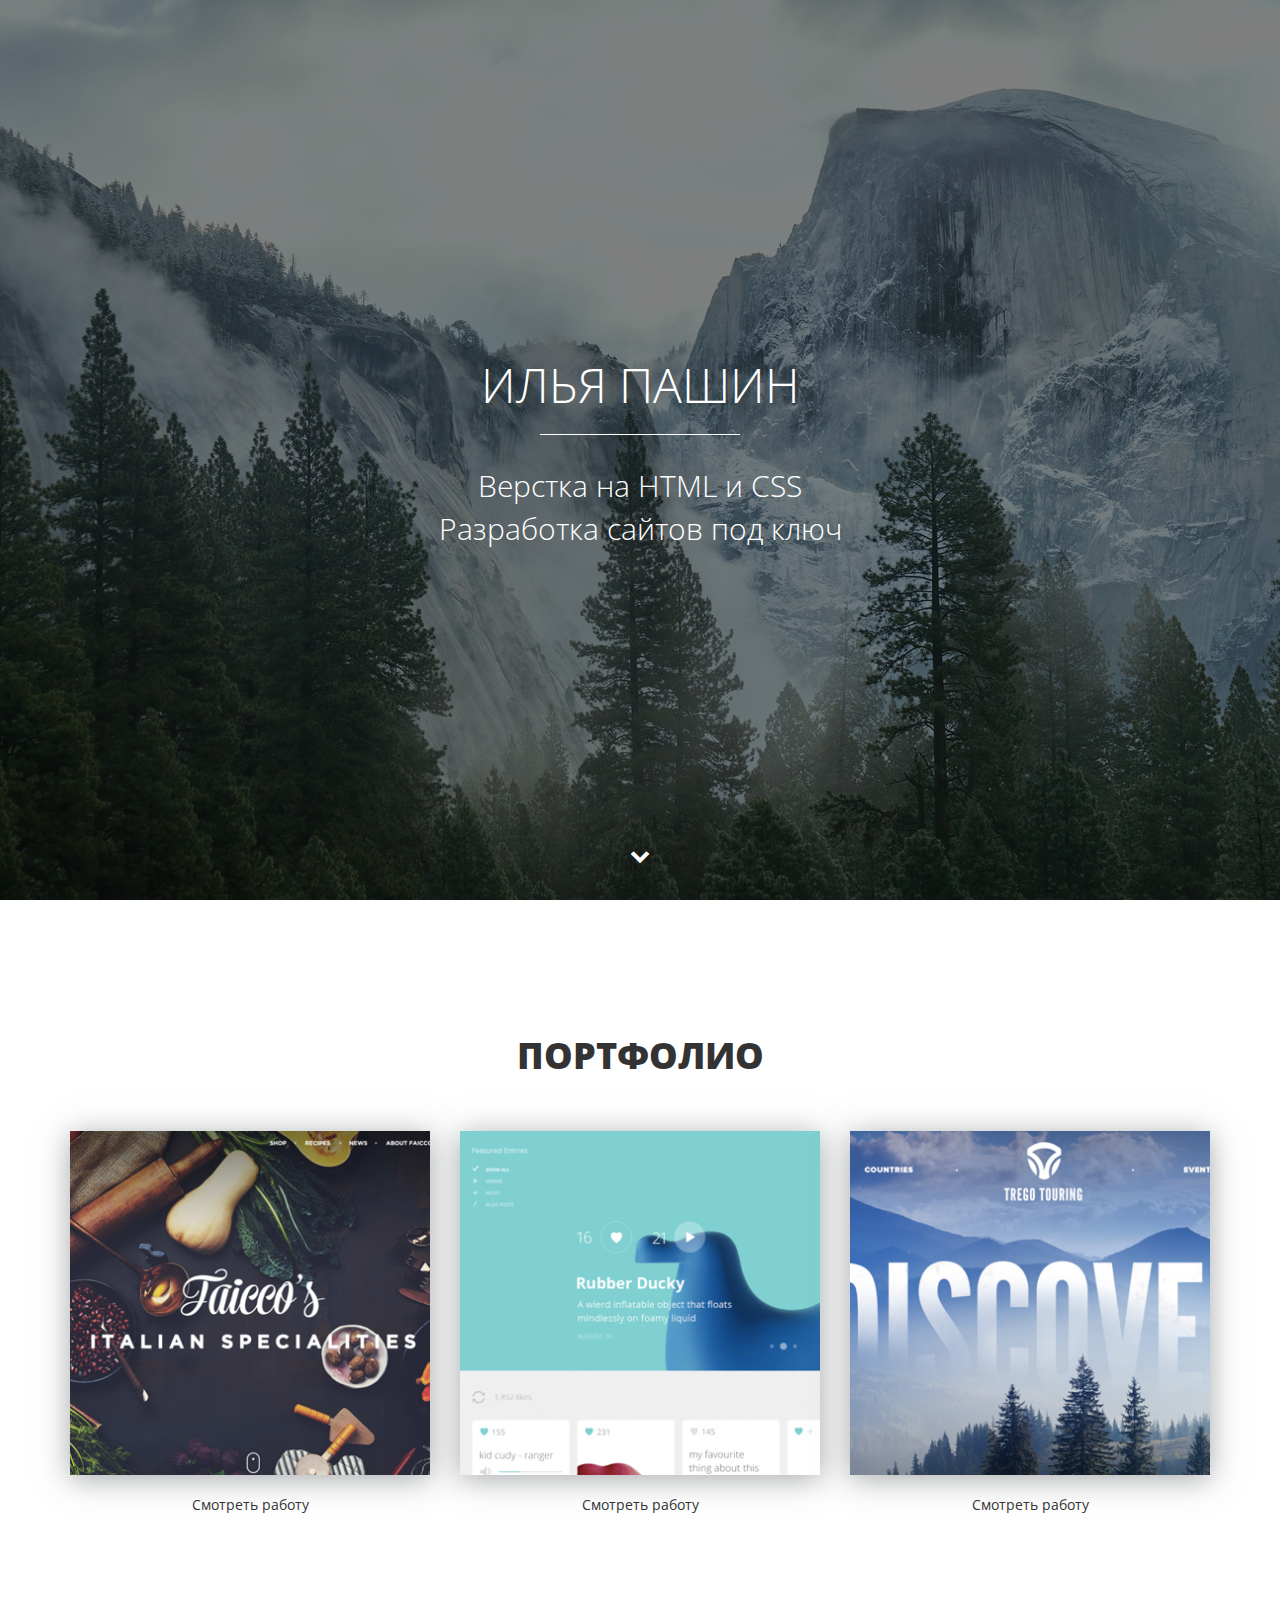
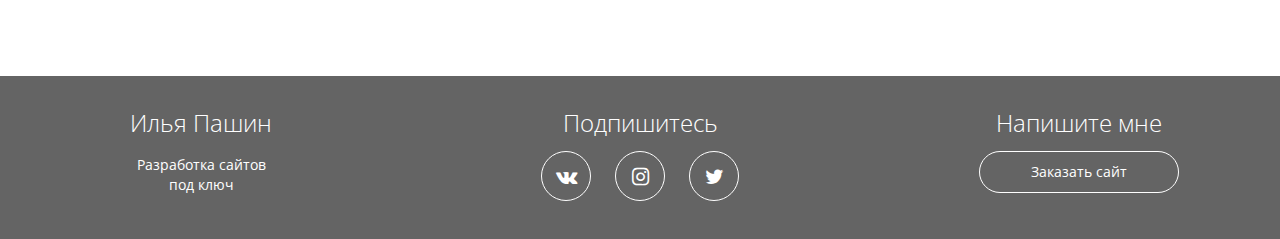
==== index.html @ b7014524 "Загрузили все файлы и папки" ====
<!DOCTYPE html>
<html lang="ru">
  <head>
    <meta charset="utf-8">
    <meta http-equiv="X-UA-Compatible" content="IE=edge">
    <meta name="viewport" content="width=device-width, initial-scale=1">
    <!-- meta для соцсетей -->
    <meta property="og:url" content="">
    <meta property="og:type" content="website">
    <meta property="og:title" content="Илья Пашин - верстка сайтов на HTML и CSS">
    <meta property="og:image" content="">
    <meta property="og:description" content="Закажите разработку сайта без посредников от 5 990 рублей">
    <meta property="og:site_name" content="Портфолио верстальщика">
    <meta property="article:author" content="Илья Пашин">
    <!-- Заголовок сайта -->
    <title>Илья Пашин - Портфолио</title>
    <link href="https://fonts.googleapis.com/css?family=Open+Sans:400,700&amp;subset=cyrillic" rel="stylesheet">
    <link href="css/bootstrap.min.css" rel="stylesheet">
    <link rel="stylesheet" href="css/fontello.css">
    <link rel="stylesheet" href="css/fontello-embedded.css">
    <link href="css/style.css" rel="stylesheet">
    <!-- Фавиконка -->
    <link rel="shortcut icon" type="image/x-icon" href="favicon.ico">
    <!--[if lt IE 9]>
      <script src="https://oss.maxcdn.com/html5shiv/3.7.3/html5shiv.min.js"></script>
      <script src="https://oss.maxcdn.com/respond/1.4.2/respond.min.js"></script>
    <![endif]-->
  </head>
  <body>
			
			<div class="main">
			<div class="main-overlay"></div>
				<div class="wrapper">
					<div class="main-header">
						<h1>Илья Пашин</h1>
						<div class="main-line"></div>
						<p>Верстка на HTML и CSS <br>Разработка сайтов под ключ</p>
					</div>
				</div>
				<a class="main-down" href="#"><i class="icon-down"></i></a>
			</div> 

			<div class="portfolio">
				<div class="container">
					<h2 class="section-header">Портфолио</h2>
					<div class="row">
						<div class="col-md-4">
							<div class="portfolio-block">
							<img src="img/portfolio/1.jpg" alt="Работа №1">
							<a data-toggle="modal" data-work='work-1' href="#work">Смотреть работу</a>
							</div>
						</div>
						<div class="col-md-4">
							<div class="portfolio-block">
							<img src="img/portfolio/2.jpg" alt="Работа №2">
							<a data-toggle="modal" data-work='work-2' href="#work">Смотреть работу</a>
							</div>
						</div>
						<div class="col-md-4">
							<div class="portfolio-block">
							<img src="img/portfolio/3.jpg" alt="Работа №3">
							<a data-toggle="modal" data-work='work-3' href="#work">Смотреть работу</a>
							</div>
						</div>
					</div>
				</div>
			</div>   

			<div class="footer">
				<div class="container">
					<div class="row">
						<div class="col-md-3">
							<strong>Илья Пашин</strong>
							<p>Разработка сайтов <br>под ключ</p>
						</div>
						<div class="col-md-6">
							<strong>Подпишитесь</strong>
							<div class="social-links">
								<a href="#"><i class="icon-vk"></i></a>
								<a href="#"><i class="icon-instagram"></i></a>
								<a href="#"><i class="icon-twitter"></i></a>
							</div>
						</div>
						<div class="col-md-3">
							<strong>Напишите мне</strong>
							<a href="https://vk.me/ipashin2000" class="offer-btn">Заказать сайт</a>
						</div>
					</div>
				</div>
			</div>

			<!-- Всплывающие окна -->
			<div class="modal fade" id="work" role="dialog">
			  <div class="modal-dialog" role="document">
			    <div class="modal-content">
			      <div class="modal-header">
			        <button type="button" class="close" data-dismiss="modal" aria-label="Close"><span aria-hidden="true">&times;</span></button>
			        <h4 class="modal-title">Описание проекта</h4>
			      </div>
			      <div class="modal-body">
			        
			      </div>
			    </div>
			  </div>
			</div>

    <!-- jQuery (necessary for Bootstrap's JavaScript plugins) -->
    <script src="https://ajax.googleapis.com/ajax/libs/jquery/1.12.4/jquery.min.js"></script>
    <script src="js/bootstrap.min.js"></script>
    <script>
    	$(function() {
    		var link = $('a[data-toggle="modal"]');
    		link.on('click', function(event) {
    			var work = $(this).attr('data-work');
    			var modal = $('.modal');
    			modal.find('.modal-body').load(work+'.html');
    		});
    	});
    </script>
  </body>
</html>
---- css/fontello.css ----
@font-face {
  font-family: 'fontello';
  src: url('../font/fontello.eot?7719624');
  src: url('../font/fontello.eot?7719624#iefix') format('embedded-opentype'),
       url('../font/fontello.woff2?7719624') format('woff2'),
       url('../font/fontello.woff?7719624') format('woff'),
       url('../font/fontello.ttf?7719624') format('truetype'),
       url('../font/fontello.svg?7719624#fontello') format('svg');
  font-weight: normal;
  font-style: normal;
}
/* Chrome hack: SVG is rendered more smooth in Windozze. 100% magic, uncomment if you need it. */
/* Note, that will break hinting! In other OS-es font will be not as sharp as it could be */
/*
@media screen and (-webkit-min-device-pixel-ratio:0) {
  @font-face {
    font-family: 'fontello';
    src: url('../font/fontello.svg?7719624#fontello') format('svg');
  }
}
*/
 
 [class^="icon-"]:before, [class*=" icon-"]:before {
  font-family: "fontello";
  font-style: normal;
  font-weight: normal;
  speak: none;
 
  display: inline-block;
  text-decoration: inherit;
  width: 1em;
  margin-right: .2em;
  text-align: center;
  /* opacity: .8; */
 
  /* For safety - reset parent styles, that can break glyph codes*/
  font-variant: normal;
  text-transform: none;
 
  /* fix buttons height, for twitter bootstrap */
  line-height: 1em;
 
  /* Animation center compensation - margins should be symmetric */
  /* remove if not needed */
  margin-left: .2em;
 
  /* you can be more comfortable with increased icons size */
  /* font-size: 120%; */
 
  /* Font smoothing. That was taken from TWBS */
  -webkit-font-smoothing: antialiased;
  -moz-osx-font-smoothing: grayscale;
 
  /* Uncomment for 3D effect */
  /* text-shadow: 1px 1px 1px rgba(127, 127, 127, 0.3); */
}
 
.icon-down:before { content: '\e800'; } /* '' */
.icon-twitter:before { content: '\f099'; } /* '' */
.icon-instagram:before { content: '\f16d'; } /* '' */
.icon-vk:before { content: '\f189'; } /* '' */
---- css/fontello-embedded.css ----
@font-face {
  font-family: 'fontello';
  src: url('../font/fontello.eot?52222556');
  src: url('../font/fontello.eot?52222556#iefix') format('embedded-opentype'),
       url('../font/fontello.svg?52222556#fontello') format('svg');
  font-weight: normal;
  font-style: normal;
}
@font-face {
  font-family: 'fontello';
  src: url('[data-uri]') format('woff'),
       url('[data-uri]') format('truetype');
}
/* Chrome hack: SVG is rendered more smooth in Windozze. 100% magic, uncomment if you need it. */
/* Note, that will break hinting! In other OS-es font will be not as sharp as it could be */
/*
@media screen and (-webkit-min-device-pixel-ratio:0) {
  @font-face {
    font-family: 'fontello';
    src: url('../font/fontello.svg?52222556#fontello') format('svg');
  }
}
*/
 
 [class^="icon-"]:before, [class*=" icon-"]:before {
  font-family: "fontello";
  font-style: normal;
  font-weight: normal;
  speak: none;
 
  display: inline-block;
  text-decoration: inherit;
  width: 1em;
  margin-right: .2em;
  text-align: center;
  /* opacity: .8; */
 
  /* For safety - reset parent styles, that can break glyph codes*/
  font-variant: normal;
  text-transform: none;
     
  /* fix buttons height, for twitter bootstrap */
  line-height: 1em;
 
  /* Animation center compensation - margins should be symmetric */
  /* remove if not needed */
  margin-left: .2em;
 
  /* you can be more comfortable with increased icons size */
  /* font-size: 120%; */
 
  /* Uncomment for 3D effect */
  /* text-shadow: 1px 1px 1px rgba(127, 127, 127, 0.3); */
}
.icon-down:before { content: '\e800'; } /* '' */
.icon-twitter:before { content: '\f099'; } /* '' */
.icon-instagram:before { content: '\f16d'; } /* '' */
.icon-vk:before { content: '\f189'; } /* '' */
---- css/style.css ----
body {
	font-family: 'Open Sans', sans-serif;
}
html {
	font-size: 10px;
}
a:active, a:visited, a:focus {
	text-decoration: none;
	outline: none;
}
.wrapper {
	display:table-cell;
	vertical-align:middle;
}
.main {
	position: relative;
	display:table;
	width: 100%;
	text-align: center;
	color: #fff;
	height: 100vh;
	background: #000 url(../img/main-bg.jpg) center center no-repeat;
}
.main-overlay {
	position: absolute;
	z-index: 1;
	width: 100%;
	height: 100%;
	background-color: rgba(0,0,0,0.5);
}
.main h1 {
	margin-bottom: 1.4rem;
	font-weight: 300;
	text-transform: uppercase;
	font-size: 4.8rem;
}
.main p {
	font-size: 3rem;
	font-weight: 300;
}
.main-header {
	position: relative;
	z-index: 2;
}
.main-line {
	width: 200px;
	height: 1px;
	background-color: #fff;
	margin: 0 auto;
}
.main-down {
	position: absolute;
	color: #fff;
	z-index: 4;
	bottom: 2rem;
	display: inline-block;
	font-size: 2rem;
	width: 50px;
	height: 50px;
	border-radius: 50%;
	border: 1px solid transparent;
	line-height: 50px;
	left: 50%;
	margin-left: -25px;
	transition: 0.2s;
}
.main-down:hover {
	color: #fff;
	border-color: #fff;
}
/*Секция с портфолио*/
.portfolio {
	padding: 10rem 0px;
	text-align: center;
}
.section-header {
	text-transform: uppercase;
	font-weight: 800;
	font-size: 3.6rem;
	margin-bottom: 5rem;
}
.portfolio img {
	width: 100%;
	max-width: 360px;
	box-shadow: 0px 4px 29px 0px rgba(87, 92, 97, 0.54);
}
.portfolio a {
	display: block;
	margin: 2rem auto 6rem;
	color: #333;
	width: 17rem;
	border-bottom: 1px solid transparent;
}
.portfolio a:hover {
	text-decoration: none;
	border-bottom: 1px dotted #333;
}
/*Секция - подвал*/
.footer {
	background-color: #646464;
	color: #fff;
	text-align: center;
	padding: 3rem 0;
}
.footer strong {
	font-weight: 300;
	font-size: 2.4rem;
}
.social-links {
	margin-top: 1rem;
}
.social-links a {
	width: 5rem;
	height: 5rem;
	line-height: 5rem;
	display: inline-block;
	color: #fff;
	border: solid 1px #fff;
	border-radius: 50%;
	margin-left: 1rem;
	margin-right: 1rem;
	font-size: 2rem;
	transition: 0.2s;
}
.social-links a:hover {
	background-color: #fff;
	color: #646464;
}
.offer-btn {
	display: block;
	width: 80%;
	max-width: 200px;
	margin: 1rem auto;
	border: 1px solid #fff;
	padding-top: 1rem;
	padding-bottom: 1rem;
	color: #fff;
	border-radius: 100px;
	transition: 0.2s;
}
.offer-btn:hover {
	text-decoration: none;
	background-color: #fff;
	color: #646464;
}
.modal img {
	width: 100%;
}
.modal-title {
	font-weight: 800;
	font-size: 2rem;
}
.close {
	background-color: transparent;
	border: none;
	font-size: 2.5rem;
	position: absolute;
	right: 2rem;
	top: 1rem;
}
.modal-btn {
	display: inline-block;
	color: #333;
	border: 1px solid #333;
	padding: 10px 20px;
	border-radius: 5px;
}
.modal-btn:hover {
	background-color: #333;
	color: #fff;
	text-decoration: none;
}
@media (min-width: 0px) and (max-width: 767px) {
	html {
		font-size: 7px;
	}
	.footer strong {
		margin: 3rem 0 2rem;
		display: inline-block;
	}
	.social-links a {
		font-size: 1.5rem;
	}
}

@media (min-width: 768px) and (max-width: 991px) {
	.footer strong {
		margin: 3rem 0 2rem;
		display: inline-block;
	}
}
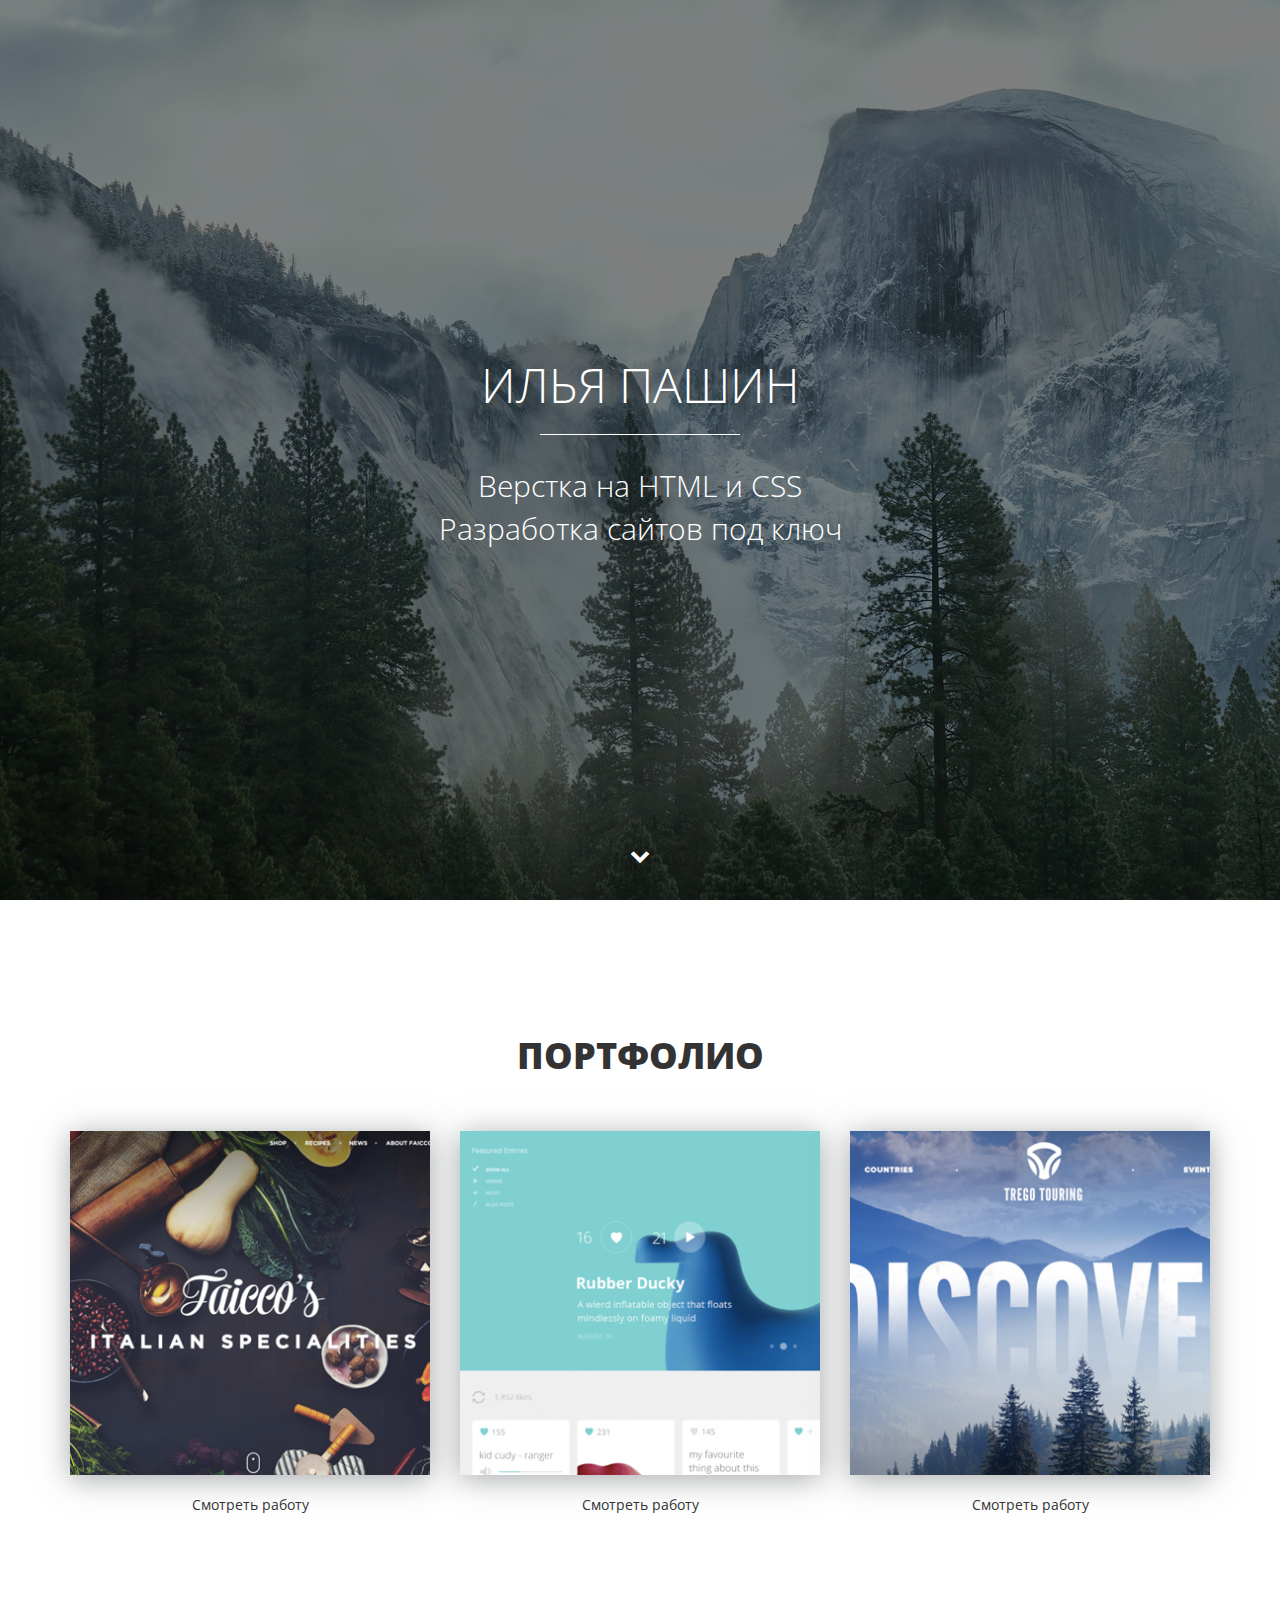
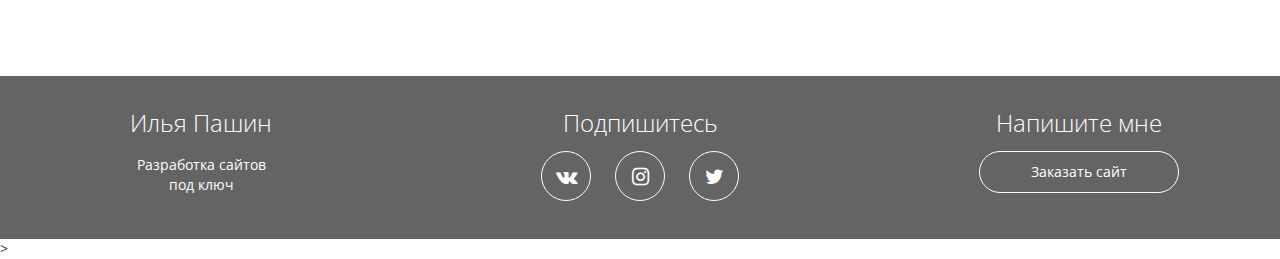
==== commit fc22c7c0: "index.html-плавный скроллинг" ====
--- a/index.html
+++ b/index.html
@@ -37,10 +37,10 @@
 						<p>Верстка на HTML и CSS <br>Разработка сайтов под ключ</p>
 					</div>
 				</div>
-				<a class="main-down" href="#"><i class="icon-down"></i></a>
+				<a class="main-down slowly" href="#portfolio"><i class="icon-down"></i></a>
 			</div> 
 
-			<div class="portfolio">
+			<div class="portfolio" id="portfolio">
 				<div class="container">
 					<h2 class="section-header">Портфолио</h2>
 					<div class="row">
@@ -117,5 +117,20 @@
     		});
     	});
     </script>
+    <script>
+      $(document).ready(function() {
+        //Навигация-плавный скроллинг к якорю.
+        $(".slowly").on("click", function (event) {
+          //Отменяем стандартную обработку нажатия по ссылке.
+          event.preventDefault();
+          //Забираем идентефикатор блока с атрибута href.
+          var id = $(this).attr('href'),
+          //Узнаём высоту от начала до страницы до блока,на который ссылается якорь.
+          top = $(id).offset().top;
+          //Анимируем перекод на расстояние - top за 800ms.
+          $('body,html').animate({scrollTop: top}, 800);
+        });
+      });  
+    </script>>
   </body>
 </html>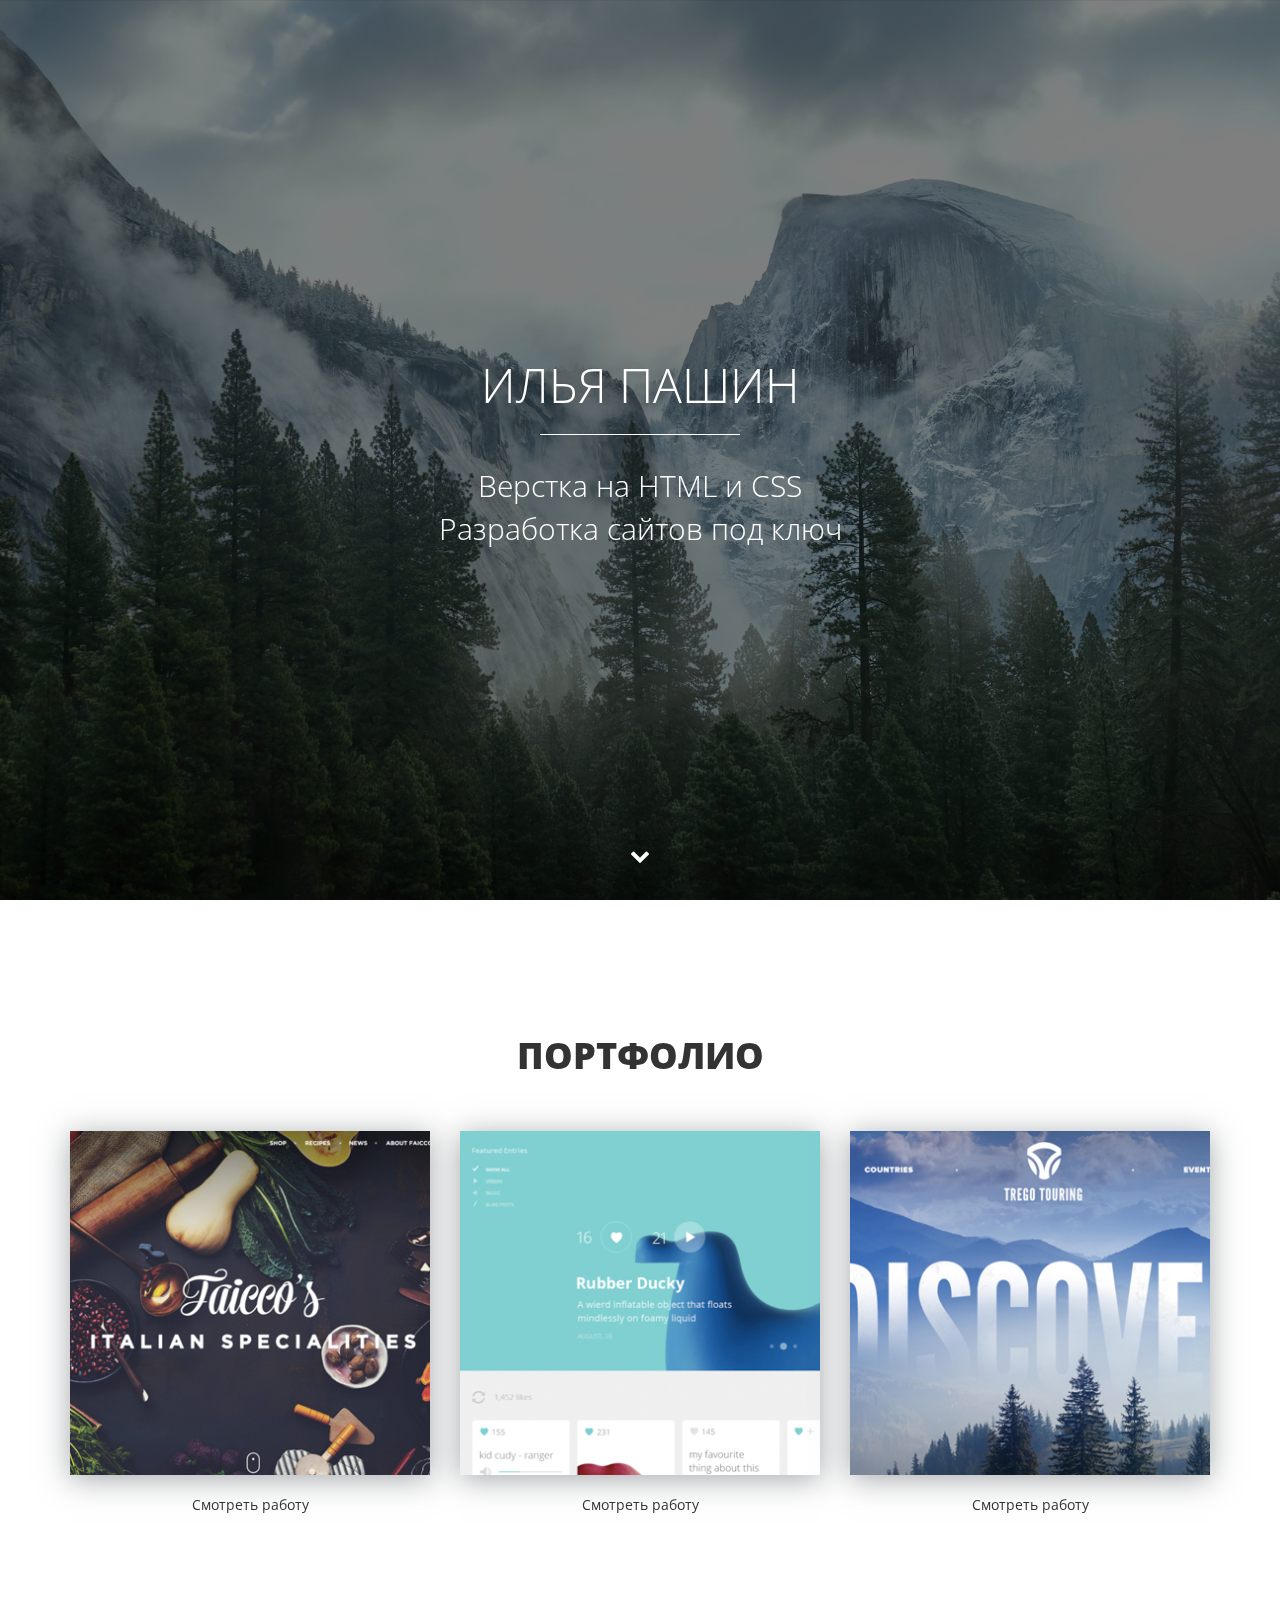
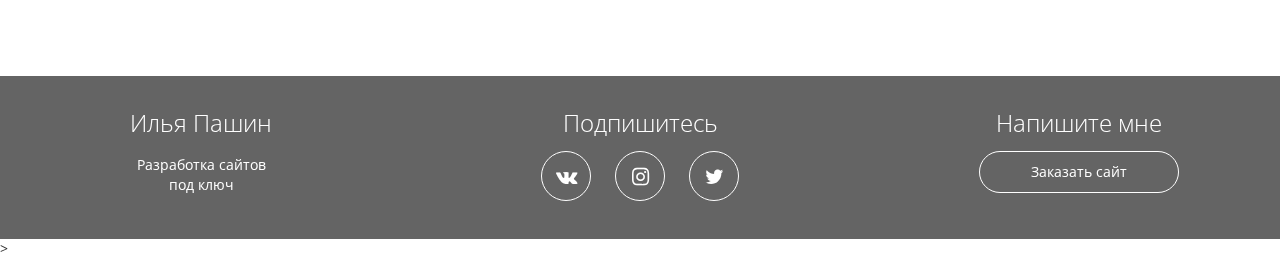
==== commit 512da296: "Новые эффекты модального окна" ====
--- a/index.html
+++ b/index.html
@@ -28,7 +28,7 @@
   </head>
   <body>
 			
-			<div class="main">
+			<div class="main parallax-window" data-parallax="scroll" data-image-src="img/main-bg.jpg" >
 			<div class="main-overlay"></div>
 				<div class="wrapper">
 					<div class="main-header">
@@ -59,7 +59,7 @@
 						<div class="col-md-4">
 							<div class="portfolio-block">
 							<img src="img/portfolio/3.jpg" alt="Работа №3">
-							<a data-toggle="modal" data-work='work-3' href="#work">Смотреть работу</a>
+							<a class="link cd-modal-trigger" data-work="work-3" href="#0">Смотреть работу</a>
 							</div>
 						</div>
 					</div>
@@ -89,6 +89,18 @@
 				</div>
 			</div>
 
+      <div class="cd-modal">
+  <div class="modal-content">
+    
+  </div> <!-- .modal-content -->
+
+  <a href="#0" class="modal-close">Close</a>
+</div> <!-- .cd-modal -->
+
+<div class="cd-transition-layer"> 
+  <div class="bg-layer"></div>
+</div> <!-- .cd-transition-layer -->
+
 			<!-- Всплывающие окна -->
 			<div class="modal fade" id="work" role="dialog">
 			  <div class="modal-dialog" role="document">
@@ -97,7 +109,7 @@
 			        <button type="button" class="close" data-dismiss="modal" aria-label="Close"><span aria-hidden="true">&times;</span></button>
 			        <h4 class="modal-title">Описание проекта</h4>
 			      </div>
-			      <div class="modal-body">
+			      <div class="modal-content">
 			        
 			      </div>
 			    </div>
@@ -106,14 +118,14 @@
 
     <!-- jQuery (necessary for Bootstrap's JavaScript plugins) -->
     <script src="https://ajax.googleapis.com/ajax/libs/jquery/1.12.4/jquery.min.js"></script>
-    <script src="js/bootstrap.min.js"></script>
+    <script src="js/main.js"></script>
+    <script src="js/parallax.min.js"></script>
     <script>
     	$(function() {
-    		var link = $('a[data-toggle="modal"]');
+    		var link = $('.cd-modal-trigger');
     		link.on('click', function(event) {
     			var work = $(this).attr('data-work');
-    			var modal = $('.modal');
-    			modal.find('.modal-body').load(work+'.html');
+    			$ ('.modal-content').load(work+'.html');
     		});
     	});
     </script>
--- a/css/style.css
+++ b/css/style.css
@@ -19,7 +19,7 @@
 	text-align: center;
 	color: #fff;
 	height: 100vh;
-	background: #000 url(../img/main-bg.jpg) center center no-repeat;
+	/*background: #000 url(../img/main-bg.jpg) center center no-repeat;*/
 }
 .main-overlay {
 	position: absolute;
@@ -191,6 +191,270 @@
 }
 
 
-
-
-
+/* Оформление модального окна */
+
+/* -------------------------------- 
+
+Main Content
+
+-------------------------------- */
+.cd-main-content {
+  position: relative;
+  z-index: 1;
+  width: 100%;
+  height: 100vh;
+  /* vertically align its content */
+  display: table;
+  background-color: #e4dcca;
+}
+.cd-main-content .center {
+  /* vertically align inside parent element */
+  display: table-cell;
+  vertical-align: middle;
+  text-align: center;
+}
+
+/* -------------------------------- 
+
+Modal window 
+
+-------------------------------- */
+.cd-modal {
+  position: fixed;
+  top: 0;
+  left: 0;
+  z-index: 3;
+  height: 100%;
+  width: 100%;
+  overflow: hidden;
+  background-size: cover;
+  opacity: 0;
+  visibility: hidden;
+  -webkit-transition: opacity 0.3s 0s, visibility 0s 0.3s;
+  -moz-transition: opacity 0.3s 0s, visibility 0s 0.3s;
+  transition: opacity 0.3s 0s, visibility 0s 0.3s;
+}
+
+.modal-content {
+	background: #402f44 url(../img/modal-bg.jpg) no-repeat center center;
+}
+.cd-modal .modal-content {
+  height: 100%;
+  overflow-y: auto;
+  padding: 3em 5%;
+  color: #e4dcca;
+  -webkit-font-smoothing: antialiased;
+  -moz-osx-font-smoothing: grayscale;
+}
+.cd-modal h1 {
+  text-align: center;
+}
+.cd-modal h1::after {
+  /* ink/brush separation */
+  content: '';
+  display: block;
+  width: 130px;
+  height: 18px;
+  background: url(../img/ink-separation.svg) no-repeat center center;
+  margin: .2em auto 0;
+}
+.cd-modal p {
+  line-height: 1.6;
+  margin: 2em auto;
+  max-width: 800px;
+}
+.cd-modal .modal-close {
+  /* 'X' icon */
+  position: absolute;
+  z-index: 1;
+  top: 20px;
+  right: 5%;
+  height: 45px;
+  width: 45px;
+  border-radius: 50%;
+  background: rgba(0, 0, 0, 0.3) url(../img/cd-icon-close.svg) no-repeat center center;
+  /* image replacement */
+  overflow: hidden;
+  text-indent: 100%;
+  white-space: nowrap;
+  visibility: hidden;
+  opacity: 0;
+  -webkit-transform: scale(0);
+  -moz-transform: scale(0);
+  -ms-transform: scale(0);
+  -o-transform: scale(0);
+  transform: scale(0);
+  -webkit-transition: -webkit-transform 0.3s 0s, visibility 0s 0.3s, opacity 0.3s 0s;
+  -moz-transition: -moz-transform 0.3s 0s, visibility 0s 0.3s, opacity 0.3s 0s;
+  transition: transform 0.3s 0s, visibility 0s 0.3s, opacity 0.3s 0s;
+}
+.no-touch .cd-modal .modal-close:hover {
+  background-color: rgba(0, 0, 0, 0.5);
+}
+.cd-modal.visible {
+  opacity: 1;
+  visibility: visible;
+  -webkit-transition: opacity 0.7s, visibility 0s;
+  -moz-transition: opacity 0.7s, visibility 0s;
+  transition: opacity 0.7s, visibility 0s;
+}
+.cd-modal.visible .modal-content {
+  /* this fixes the buggy scrolling on webkit browsers - mobile devices only - when overflow property is applied */
+  -webkit-overflow-scrolling: touch;
+}
+.cd-modal.visible .modal-close {
+  visibility: visible;
+  opacity: 1;
+  -webkit-transition: -webkit-transform 0.3s 0s, visibility 0s 0s, opacity 0.3s 0s;
+  -moz-transition: -moz-transform 0.3s 0s, visibility 0s 0s, opacity 0.3s 0s;
+  transition: transform 0.3s 0s, visibility 0s 0s, opacity 0.3s 0s;
+  -webkit-transform: scale(1);
+  -moz-transform: scale(1);
+  -ms-transform: scale(1);
+  -o-transform: scale(1);
+  transform: scale(1);
+}
+@media only screen and (min-width: 1100px) {
+  .cd-modal .modal-content {
+    padding: 6em 5%;
+  }
+  .cd-modal .modal-close {
+    height: 60px;
+    width: 60px;
+  }
+  .cd-modal p {
+    font-size: 2rem;
+  }
+}
+
+/* -------------------------------- 
+
+Transition Layer 
+
+-------------------------------- */
+.cd-transition-layer {
+  position: fixed;
+  top: 0;
+  left: 0;
+  z-index: 2;
+  height: 100%;
+  width: 100%;
+  opacity: 0;
+  visibility: hidden;
+  overflow: hidden;
+}
+.cd-transition-layer .bg-layer {
+  position: absolute;
+  left: 50%;
+  top: 50%;
+  -webkit-transform: translateY(-50%) translateX(-2%);
+  -moz-transform: translateY(-50%) translateX(-2%);
+  -ms-transform: translateY(-50%) translateX(-2%);
+  -o-transform: translateY(-50%) translateX(-2%);
+  transform: translateY(-50%) translateX(-2%);
+  /* its dimentions will be overwritten using jQuery to proportionally fit the viewport */
+  height: 100%;
+  /* our sprite is composed of 25 frames */
+  width: 2500%;
+  background: url(../img/ink.png) no-repeat 0 0;
+  background-size: 100% 100%;
+}
+.cd-transition-layer.visible {
+  opacity: 1;
+  visibility: visible;
+}
+.cd-transition-layer.opening .bg-layer {
+  -webkit-animation: cd-sequence 0.8s steps(24);
+  -moz-animation: cd-sequence 0.8s steps(24);
+  animation: cd-sequence 0.8s steps(24);
+  -webkit-animation-fill-mode: forwards;
+  -moz-animation-fill-mode: forwards;
+  animation-fill-mode: forwards;
+}
+.cd-transition-layer.closing .bg-layer {
+  -webkit-animation: cd-sequence-reverse 0.8s steps(24);
+  -moz-animation: cd-sequence-reverse 0.8s steps(24);
+  animation: cd-sequence-reverse 0.8s steps(24);
+  -webkit-animation-fill-mode: forwards;
+  -moz-animation-fill-mode: forwards;
+  animation-fill-mode: forwards;
+}
+.no-cssanimations .cd-transition-layer {
+  display: none;
+}
+
+@-webkit-keyframes cd-sequence {
+  0% {
+    /* translateX(-2%) is used to horizontally center the first frame inside the viewport */
+    -webkit-transform: translateY(-50%) translateX(-2%);
+  }
+  100% {
+    /* translateX(-98%) (2% + 96) is used to horizontally center the last frame inside the viewport  */
+    -webkit-transform: translateY(-50%) translateX(-98%);
+  }
+}
+@-moz-keyframes cd-sequence {
+  0% {
+    /* translateX(-2%) is used to horizontally center the first frame inside the viewport */
+    -moz-transform: translateY(-50%) translateX(-2%);
+  }
+  100% {
+    /* translateX(-98%) (2% + 96) is used to horizontally center the last frame inside the viewport  */
+    -moz-transform: translateY(-50%) translateX(-98%);
+  }
+}
+@keyframes cd-sequence {
+  0% {
+    /* translateX(-2%) is used to horizontally center the first frame inside the viewport */
+    -webkit-transform: translateY(-50%) translateX(-2%);
+    -moz-transform: translateY(-50%) translateX(-2%);
+    -ms-transform: translateY(-50%) translateX(-2%);
+    -o-transform: translateY(-50%) translateX(-2%);
+    transform: translateY(-50%) translateX(-2%);
+  }
+  100% {
+    /* translateX(-98%) (2% + 96) is used to horizontally center the last frame inside the viewport  */
+    -webkit-transform: translateY(-50%) translateX(-98%);
+    -moz-transform: translateY(-50%) translateX(-98%);
+    -ms-transform: translateY(-50%) translateX(-98%);
+    -o-transform: translateY(-50%) translateX(-98%);
+    transform: translateY(-50%) translateX(-98%);
+  }
+}
+@-webkit-keyframes cd-sequence-reverse {
+  0% {
+    -webkit-transform: translateY(-50%) translateX(-98%);
+  }
+  100% {
+    -webkit-transform: translateY(-50%) translateX(-2%);
+  }
+}
+@-moz-keyframes cd-sequence-reverse {
+  0% {
+    -moz-transform: translateY(-50%) translateX(-98%);
+  }
+  100% {
+    -moz-transform: translateY(-50%) translateX(-2%);
+  }
+}
+@keyframes cd-sequence-reverse {
+  0% {
+    -webkit-transform: translateY(-50%) translateX(-98%);
+    -moz-transform: translateY(-50%) translateX(-98%);
+    -ms-transform: translateY(-50%) translateX(-98%);
+    -o-transform: translateY(-50%) translateX(-98%);
+    transform: translateY(-50%) translateX(-98%);
+  }
+  100% {
+    -webkit-transform: translateY(-50%) translateX(-2%);
+    -moz-transform: translateY(-50%) translateX(-2%);
+    -ms-transform: translateY(-50%) translateX(-2%);
+    -o-transform: translateY(-50%) translateX(-2%);
+    transform: translateY(-50%) translateX(-2%);
+  }
+}
+
+
+
+
+
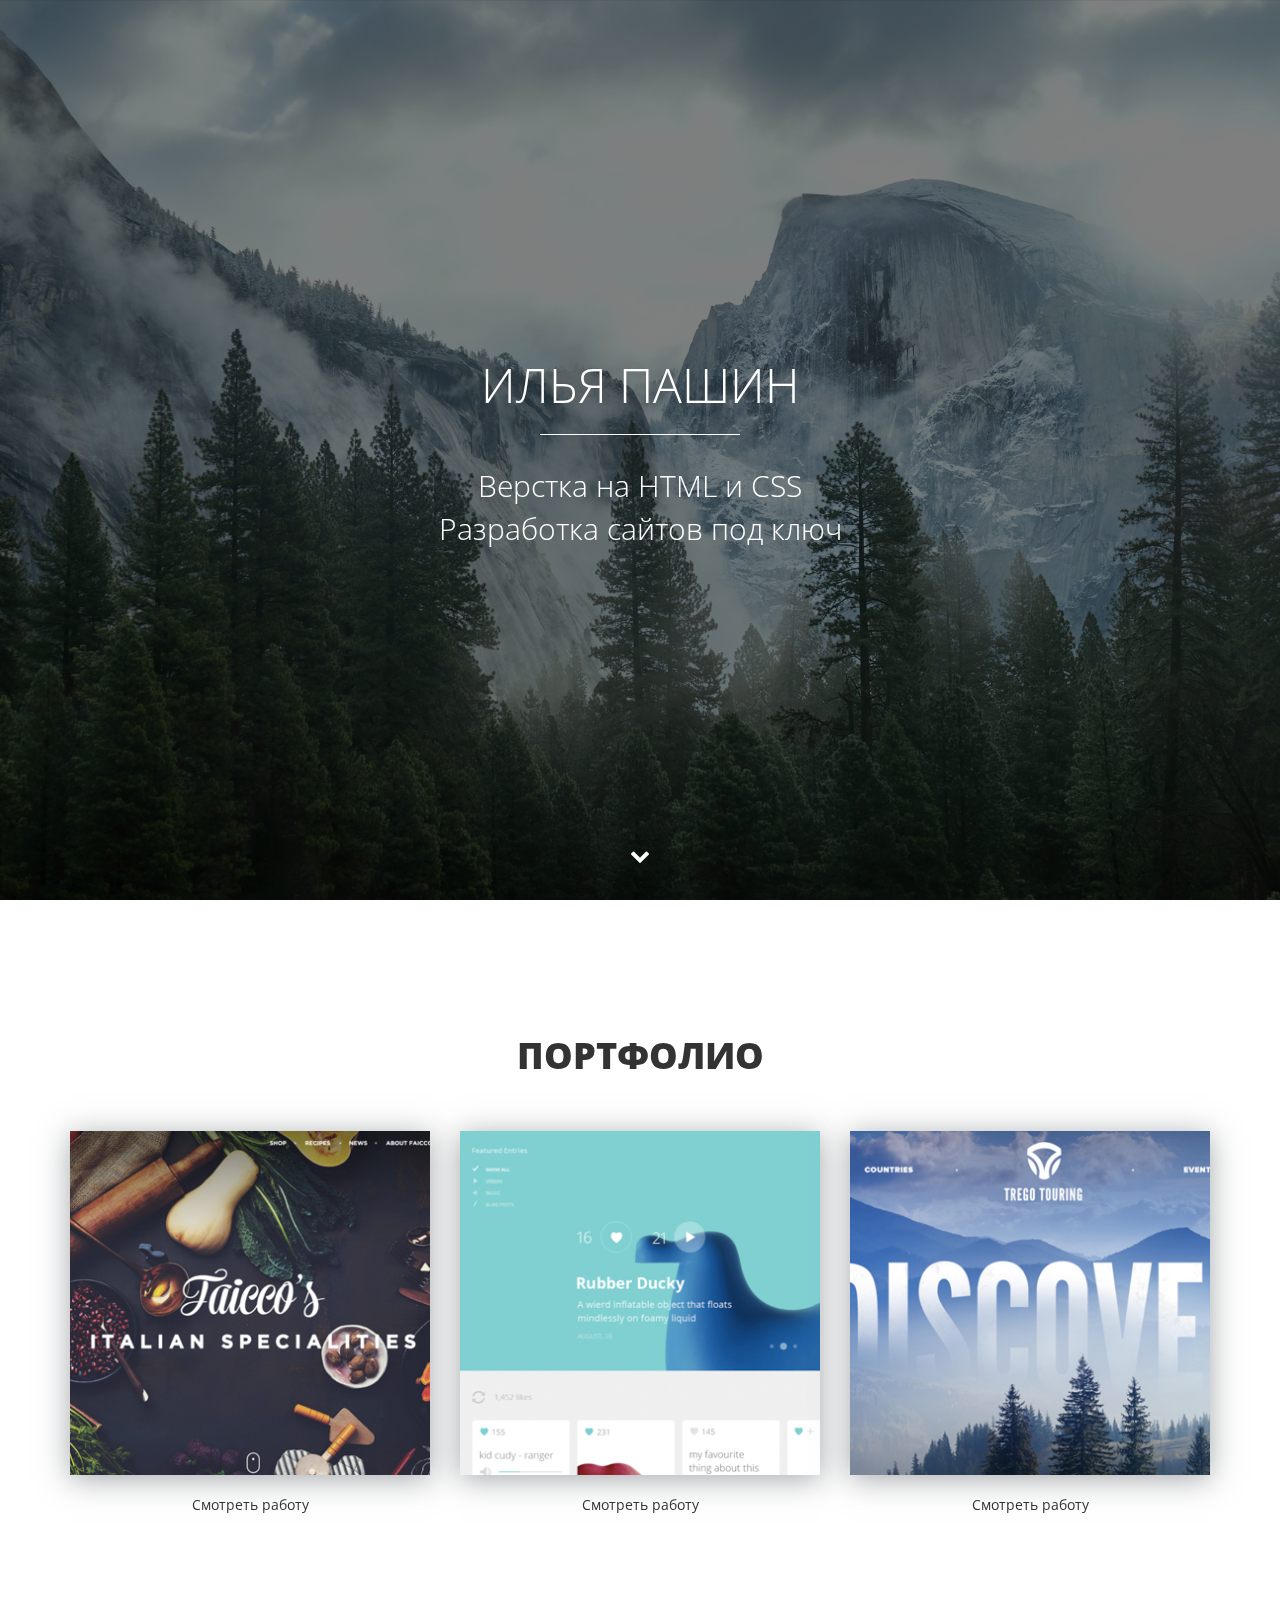
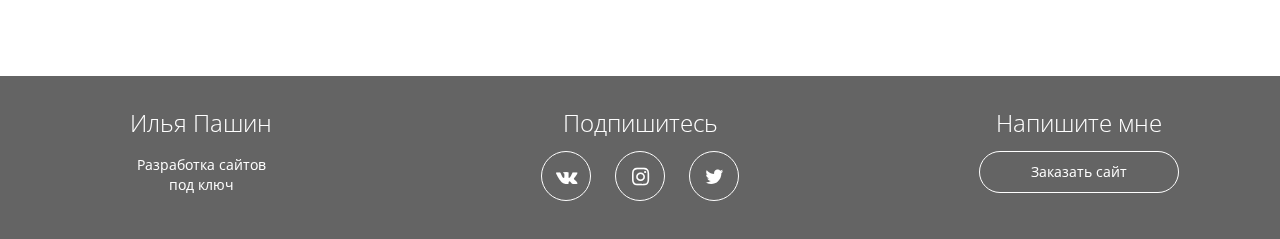
==== commit 98b8d803: "Update index.html" ====
--- a/index.html
+++ b/index.html
@@ -47,13 +47,13 @@
 						<div class="col-md-4">
 							<div class="portfolio-block">
 							<img src="img/portfolio/1.jpg" alt="Работа №1">
-							<a data-toggle="modal" data-work='work-1' href="#work">Смотреть работу</a>
+							<a class="link cd-modal-trigger" data-work="work-1" href="#0">Смотреть работу</a>
 							</div>
 						</div>
 						<div class="col-md-4">
 							<div class="portfolio-block">
 							<img src="img/portfolio/2.jpg" alt="Работа №2">
-							<a data-toggle="modal" data-work='work-2' href="#work">Смотреть работу</a>
+							<a class="link cd-modal-trigger" data-work="work-2" href="#0">Смотреть работу</a>
 							</div>
 						</div>
 						<div class="col-md-4">
@@ -125,7 +125,7 @@
     		var link = $('.cd-modal-trigger');
     		link.on('click', function(event) {
     			var work = $(this).attr('data-work');
-    			$ ('.modal-content').load(work+'.html');
+          $('.modal-content').load(work+'.html');
     		});
     	});
     </script>
@@ -143,6 +143,6 @@
           $('body,html').animate({scrollTop: top}, 800);
         });
       });  
-    </script>>
+    </script>
   </body>
-</html>+</html>
--- a/css/style.css
+++ b/css/style.css
@@ -143,12 +143,13 @@
 	background-color: #fff;
 	color: #646464;
 }
-.modal img {
-	width: 100%;
-}
-.modal-title {
-	font-weight: 800;
-	font-size: 2rem;
+.modal-content h4 {
+	font-weight: 300;
+	font-size: 2.5rem;
+}
+.modal-content p {
+	font-size: 1.4rem;
+	padding: 0;
 }
 .close {
 	background-color: transparent;
@@ -160,14 +161,14 @@
 }
 .modal-btn {
 	display: inline-block;
-	color: #333;
-	border: 1px solid #333;
+	color: #fff;
+	border: 1px solid #fff;
 	padding: 10px 20px;
 	border-radius: 5px;
 }
 .modal-btn:hover {
-	background-color: #333;
-	color: #fff;
+	background-color: #fff;
+	color: #333;
 	text-decoration: none;
 }
 @media (min-width: 0px) and (max-width: 767px) {
@@ -260,7 +261,6 @@
 }
 .cd-modal p {
   line-height: 1.6;
-  margin: 2em auto;
   max-width: 800px;
 }
 .cd-modal .modal-close {
